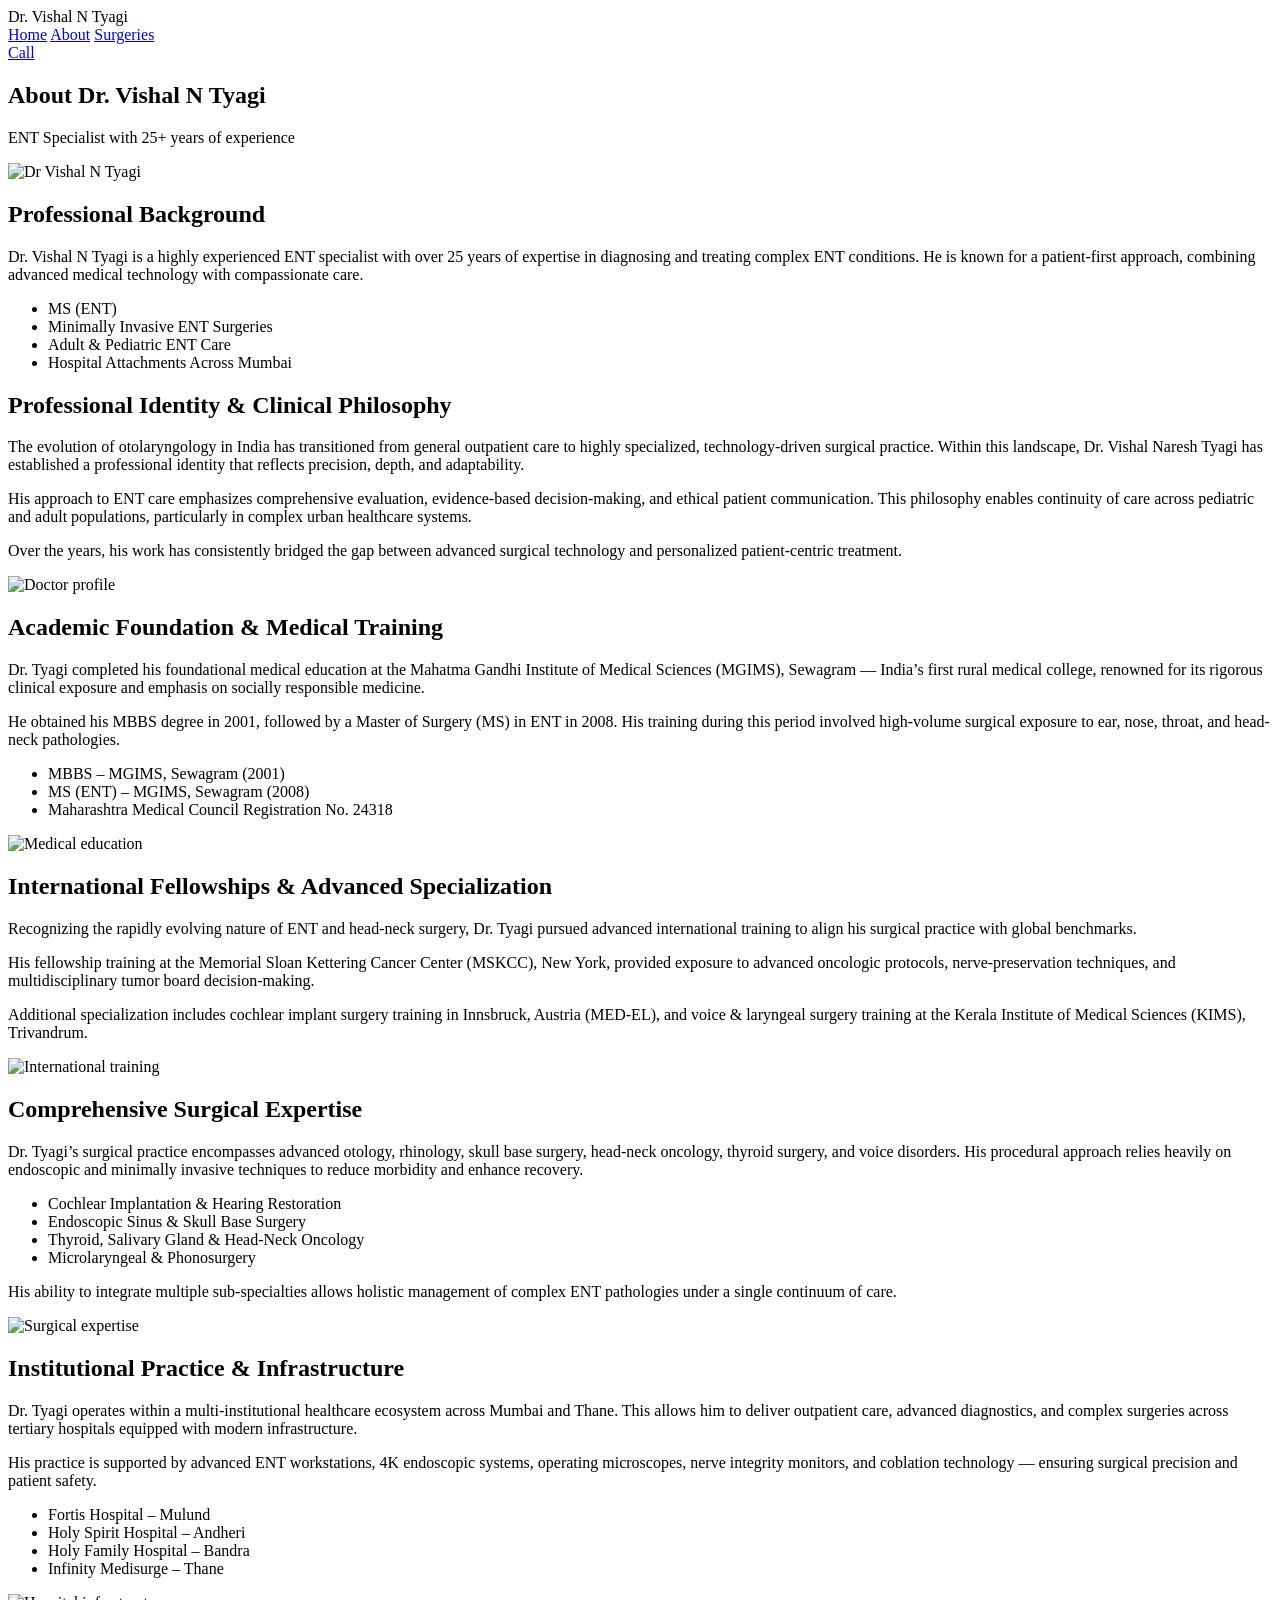
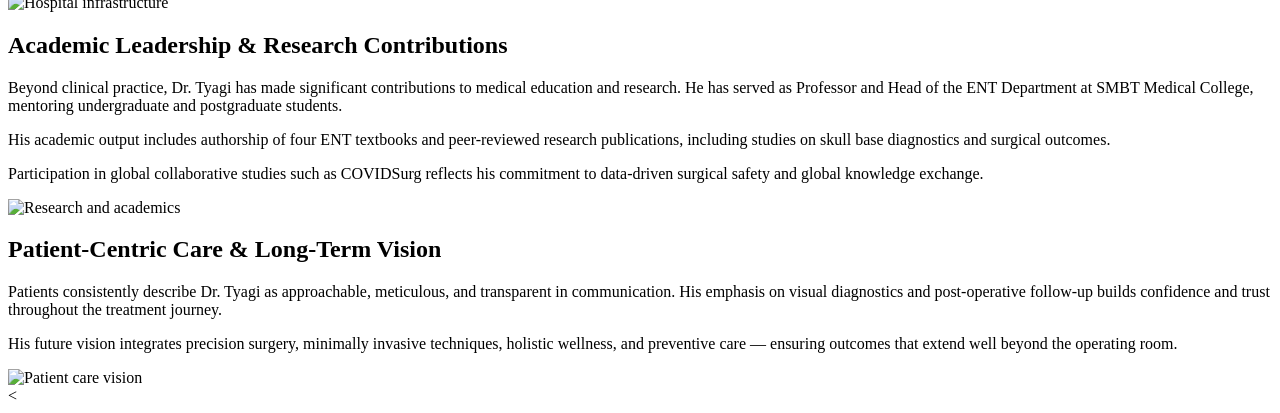
==== about.html @ 2950c226 "Add files via upload" ====
<!DOCTYPE html>
<html lang="en">
<head>
  <meta charset="UTF-8">
  <title>About Dr. Vishal N Tyagi | ENT Specialist</title>
  <meta name="description" content="Dr. Vishal N Tyagi is a senior ENT specialist with 25+ years of experience in advanced ENT diagnosis and surgery in Mumbai.">
  <link rel="stylesheet" href="css/style.css">
</head>
<body>

<!-- NAVBAR -->
<header class="navbar">
  <div class="nav-left">
    Dr. Vishal N Tyagi
  </div>

  <nav class="nav-center">
    <a href="index.html">Home</a>
    <a href="about.html" class="active">About</a>
    <a href="surgeries.html">Surgeries</a>
  </nav>

  <div class="nav-right">
    <a href="tel:+919999999999" class="call-btn">Call</a>
  </div>
</header>

<section class="page-header">
  <h1>About Dr. Vishal N Tyagi</h1>
  <p>ENT Specialist with 25+ years of experience</p>
</section>

<section class="about-section">
  <div class="about-image">
    <img src="image/doctor/doctor2.jpg" alt="Dr Vishal N Tyagi">
  </div>

  <div class="about-content">
    <h2>Professional Background</h2>
    <p>
      Dr. Vishal N Tyagi is a highly experienced ENT specialist with over
      25 years of expertise in diagnosing and treating complex ENT conditions.
      He is known for a patient-first approach, combining advanced medical
      technology with compassionate care.
    </p>

    <ul>
      <li>MS (ENT)</li>
      <li>Minimally Invasive ENT Surgeries</li>
      <li>Adult & Pediatric ENT Care</li>
      <li>Hospital Attachments Across Mumbai</li>
    </ul>
  </div>
</section>
<section class="zigzag-section">
  <div class="zigzag-text">
    <h2>Professional Identity & Clinical Philosophy</h2>
    <p>
      The evolution of otolaryngology in India has transitioned from general
      outpatient care to highly specialized, technology-driven surgical
      practice. Within this landscape, Dr. Vishal Naresh Tyagi has established
      a professional identity that reflects precision, depth, and adaptability.
    </p>
    <p>
      His approach to ENT care emphasizes comprehensive evaluation,
      evidence-based decision-making, and ethical patient communication.
      This philosophy enables continuity of care across pediatric and adult
      populations, particularly in complex urban healthcare systems.
    </p>
    <p>
      Over the years, his work has consistently bridged the gap between
      advanced surgical technology and personalized patient-centric treatment.
    </p>
  </div>

  <div class="zigzag-image">
    <img src="image/doctor/doctor3.jpg" alt="Doctor profile">
  </div>
</section>

<!-- ZIGZAG 2 -->
<section class="zigzag-section reverse">
  <div class="zigzag-text">
    <h2>Academic Foundation & Medical Training</h2>
    <p>
      Dr. Tyagi completed his foundational medical education at the Mahatma
      Gandhi Institute of Medical Sciences (MGIMS), Sewagram — India’s first
      rural medical college, renowned for its rigorous clinical exposure and
      emphasis on socially responsible medicine.
    </p>
    <p>
      He obtained his MBBS degree in 2001, followed by a Master of Surgery
      (MS) in ENT in 2008. His training during this period involved high-volume
      surgical exposure to ear, nose, throat, and head-neck pathologies.
    </p>
    <ul>
      <li>MBBS – MGIMS, Sewagram (2001)</li>
      <li>MS (ENT) – MGIMS, Sewagram (2008)</li>
      <li>Maharashtra Medical Council Registration No. 24318</li>
    </ul>
  </div>

  <div class="zigzag-image">
    <img src="image/doctor/doctor4.jpg" alt="Medical education">
  </div>
</section>

<!-- ZIGZAG 3 -->
<section class="zigzag-section">
  <div class="zigzag-text">
    <h2>International Fellowships & Advanced Specialization</h2>
    <p>
      Recognizing the rapidly evolving nature of ENT and head-neck surgery,
      Dr. Tyagi pursued advanced international training to align his surgical
      practice with global benchmarks.
    </p>
    <p>
      His fellowship training at the Memorial Sloan Kettering Cancer Center
      (MSKCC), New York, provided exposure to advanced oncologic protocols,
      nerve-preservation techniques, and multidisciplinary tumor board
      decision-making.
    </p>
    <p>
      Additional specialization includes cochlear implant surgery training
      in Innsbruck, Austria (MED-EL), and voice & laryngeal surgery training
      at the Kerala Institute of Medical Sciences (KIMS), Trivandrum.
    </p>
  </div>

  <div class="zigzag-image">
    <img src="image/doctor/doctor8.png" alt="International training">
  </div>
</section>

<!-- ZIGZAG 4 -->
<section class="zigzag-section reverse">
  <div class="zigzag-text">
    <h2>Comprehensive Surgical Expertise</h2>
    <p>
      Dr. Tyagi’s surgical practice encompasses advanced otology, rhinology,
      skull base surgery, head-neck oncology, thyroid surgery, and voice
      disorders. His procedural approach relies heavily on endoscopic and
      minimally invasive techniques to reduce morbidity and enhance recovery.
    </p>
    <ul>
      <li>Cochlear Implantation & Hearing Restoration</li>
      <li>Endoscopic Sinus & Skull Base Surgery</li>
      <li>Thyroid, Salivary Gland & Head-Neck Oncology</li>
      <li>Microlaryngeal & Phonosurgery</li>
    </ul>
    <p>
      His ability to integrate multiple sub-specialties allows holistic
      management of complex ENT pathologies under a single continuum of care.
    </p>
  </div>

  <div class="zigzag-image">
    <img src="image/doctor/doctor5.jpg" alt="Surgical expertise">
  </div>
</section>

<!-- ZIGZAG 5 -->
<section class="zigzag-section">
  <div class="zigzag-text">
    <h2>Institutional Practice & Infrastructure</h2>
    <p>
      Dr. Tyagi operates within a multi-institutional healthcare ecosystem
      across Mumbai and Thane. This allows him to deliver outpatient care,
      advanced diagnostics, and complex surgeries across tertiary hospitals
      equipped with modern infrastructure.
    </p>
    <p>
      His practice is supported by advanced ENT workstations, 4K endoscopic
      systems, operating microscopes, nerve integrity monitors, and coblation
      technology — ensuring surgical precision and patient safety.
    </p>
    <ul>
      <li>Fortis Hospital – Mulund</li>
      <li>Holy Spirit Hospital – Andheri</li>
      <li>Holy Family Hospital – Bandra</li>
      <li>Infinity Medisurge – Thane</li>
    </ul>
  </div>

  <div class="zigzag-image">
    <img src="image/doctor/doctor6.png" alt="Hospital infrastructure">
  </div>
</section>

<!-- ZIGZAG 6 -->
<section class="zigzag-section reverse">
  <div class="zigzag-text">
    <h2>Academic Leadership & Research Contributions</h2>
    <p>
      Beyond clinical practice, Dr. Tyagi has made significant contributions
      to medical education and research. He has served as Professor and Head
      of the ENT Department at SMBT Medical College, mentoring undergraduate
      and postgraduate students.
    </p>
    <p>
      His academic output includes authorship of four ENT textbooks and
      peer-reviewed research publications, including studies on skull base
      diagnostics and surgical outcomes.
    </p>
    <p>
      Participation in global collaborative studies such as COVIDSurg
      reflects his commitment to data-driven surgical safety and global
      knowledge exchange.
    </p>
  </div>

  <div class="zigzag-image">
    <img src="image/doctor/doctor7.png" alt="Research and academics">
  </div>
</section>

<!-- ZIGZAG 7 -->
<section class="zigzag-section">
  <div class="zigzag-text">
    <h2>Patient-Centric Care & Long-Term Vision</h2>
    <p>
      Patients consistently describe Dr. Tyagi as approachable, meticulous,
      and transparent in communication. His emphasis on visual diagnostics
      and post-operative follow-up builds confidence and trust throughout
      the treatment journey.
    </p>
    <p>
      His future vision integrates precision surgery, minimally invasive
      techniques, holistic wellness, and preventive care — ensuring outcomes
      that extend well beyond the operating room.
    </p>
  </div>

  <div class="zigzag-image">
    <img src="image/doctor/doctor9.png" alt="Patient care vision">
  </div>
</section>
<script src="js/script.js"></script>
</body>
</html>

<
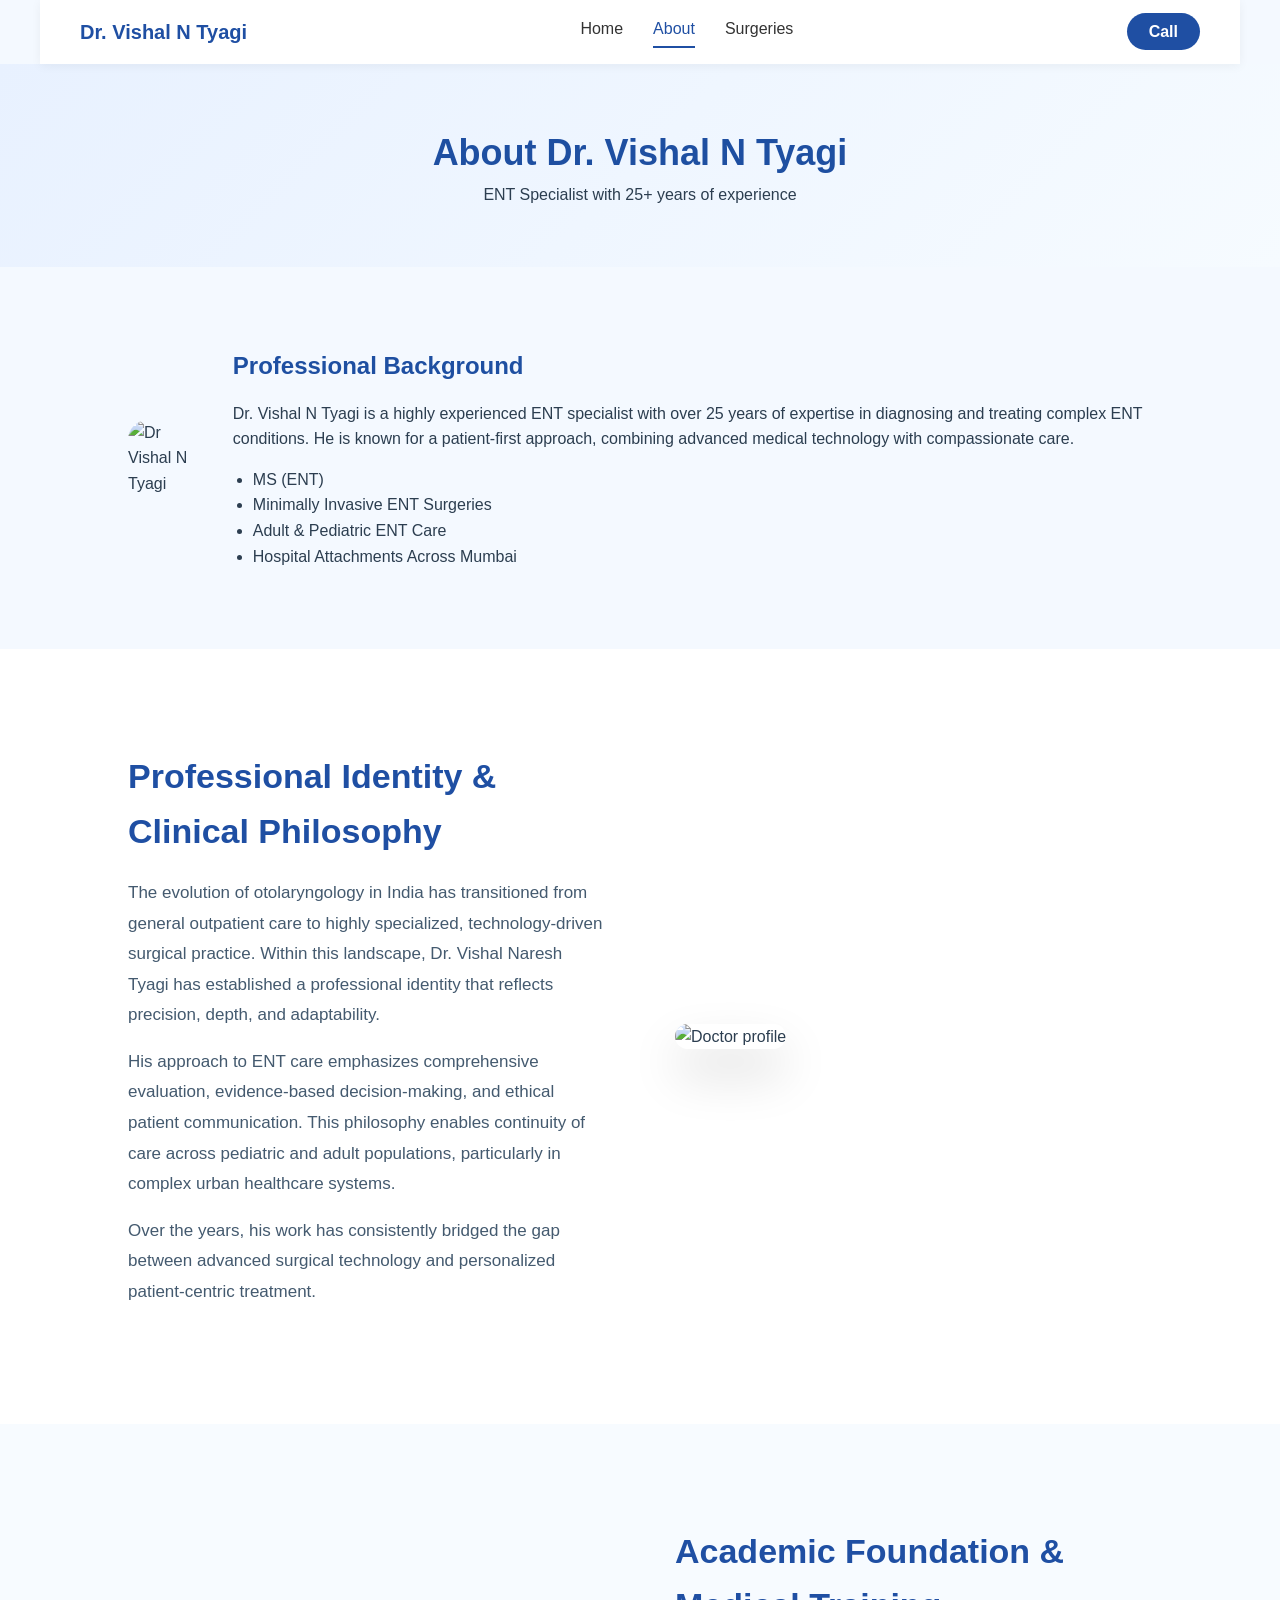
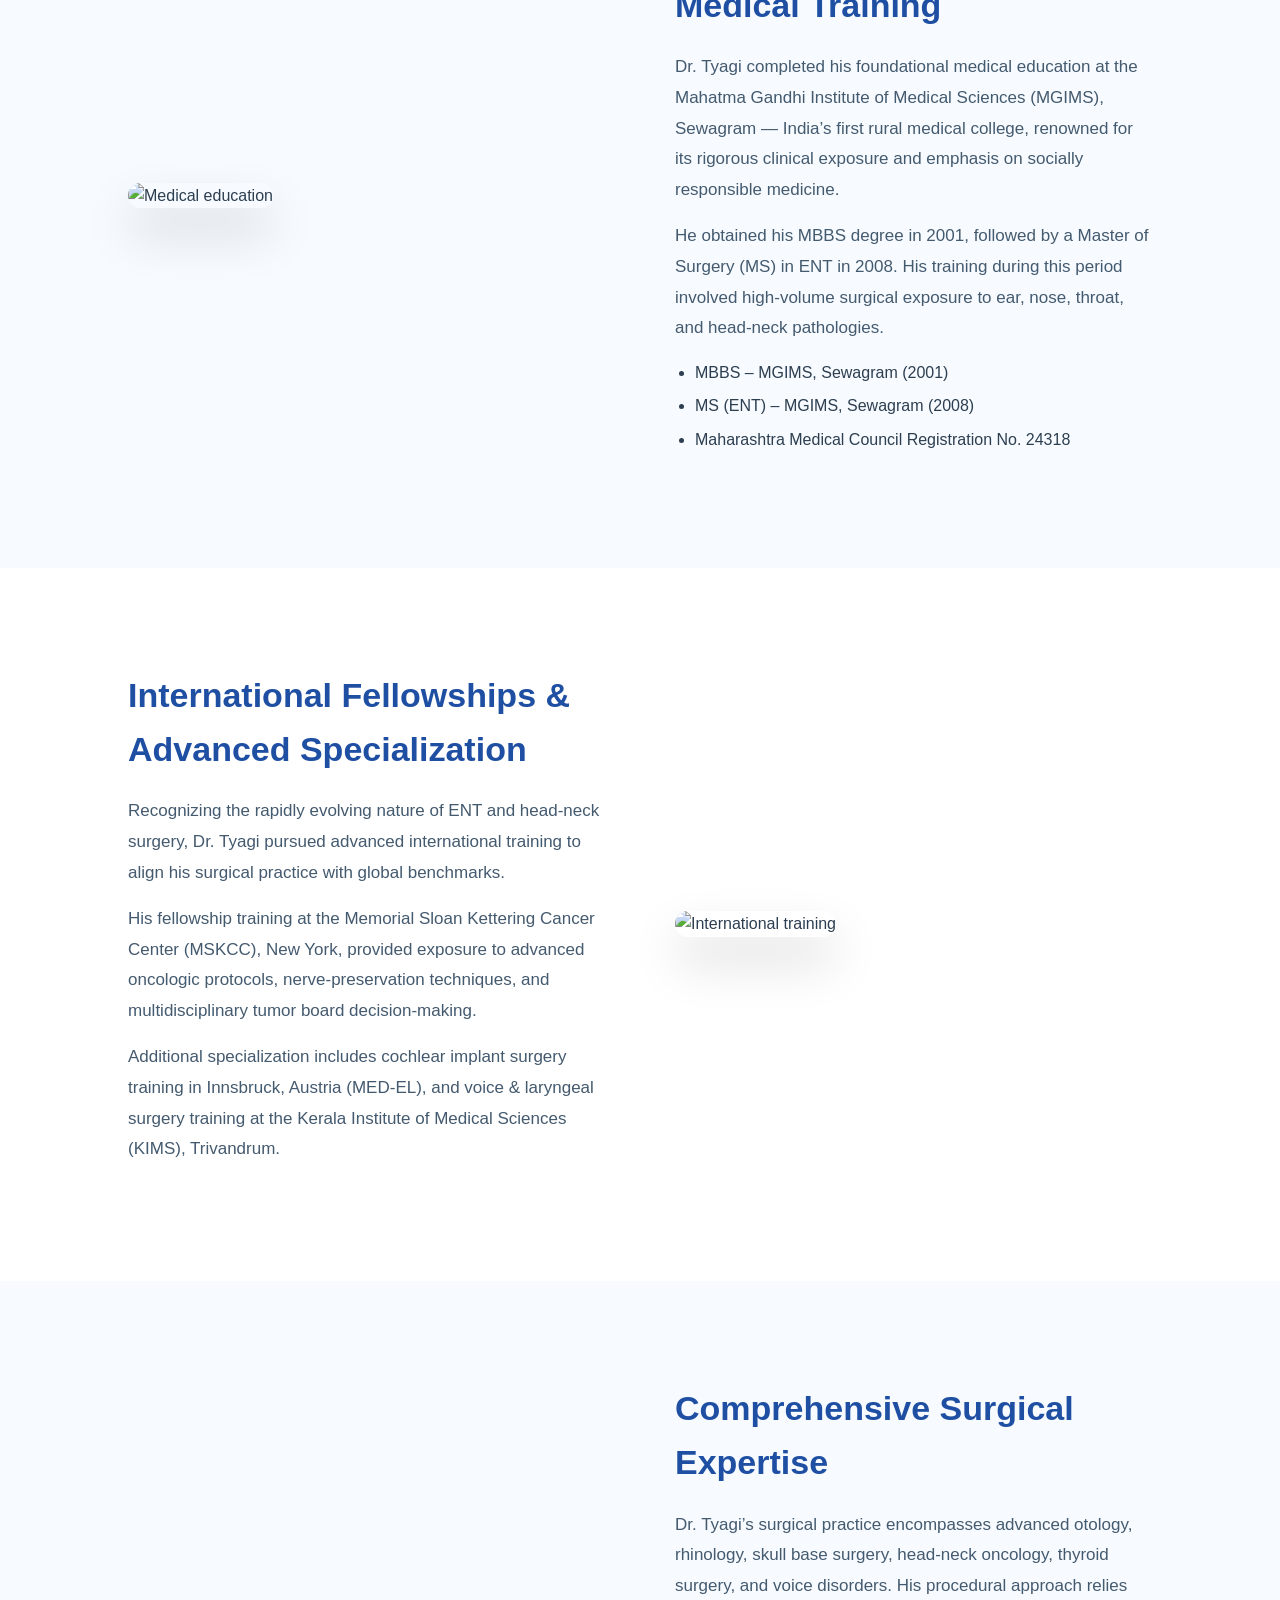
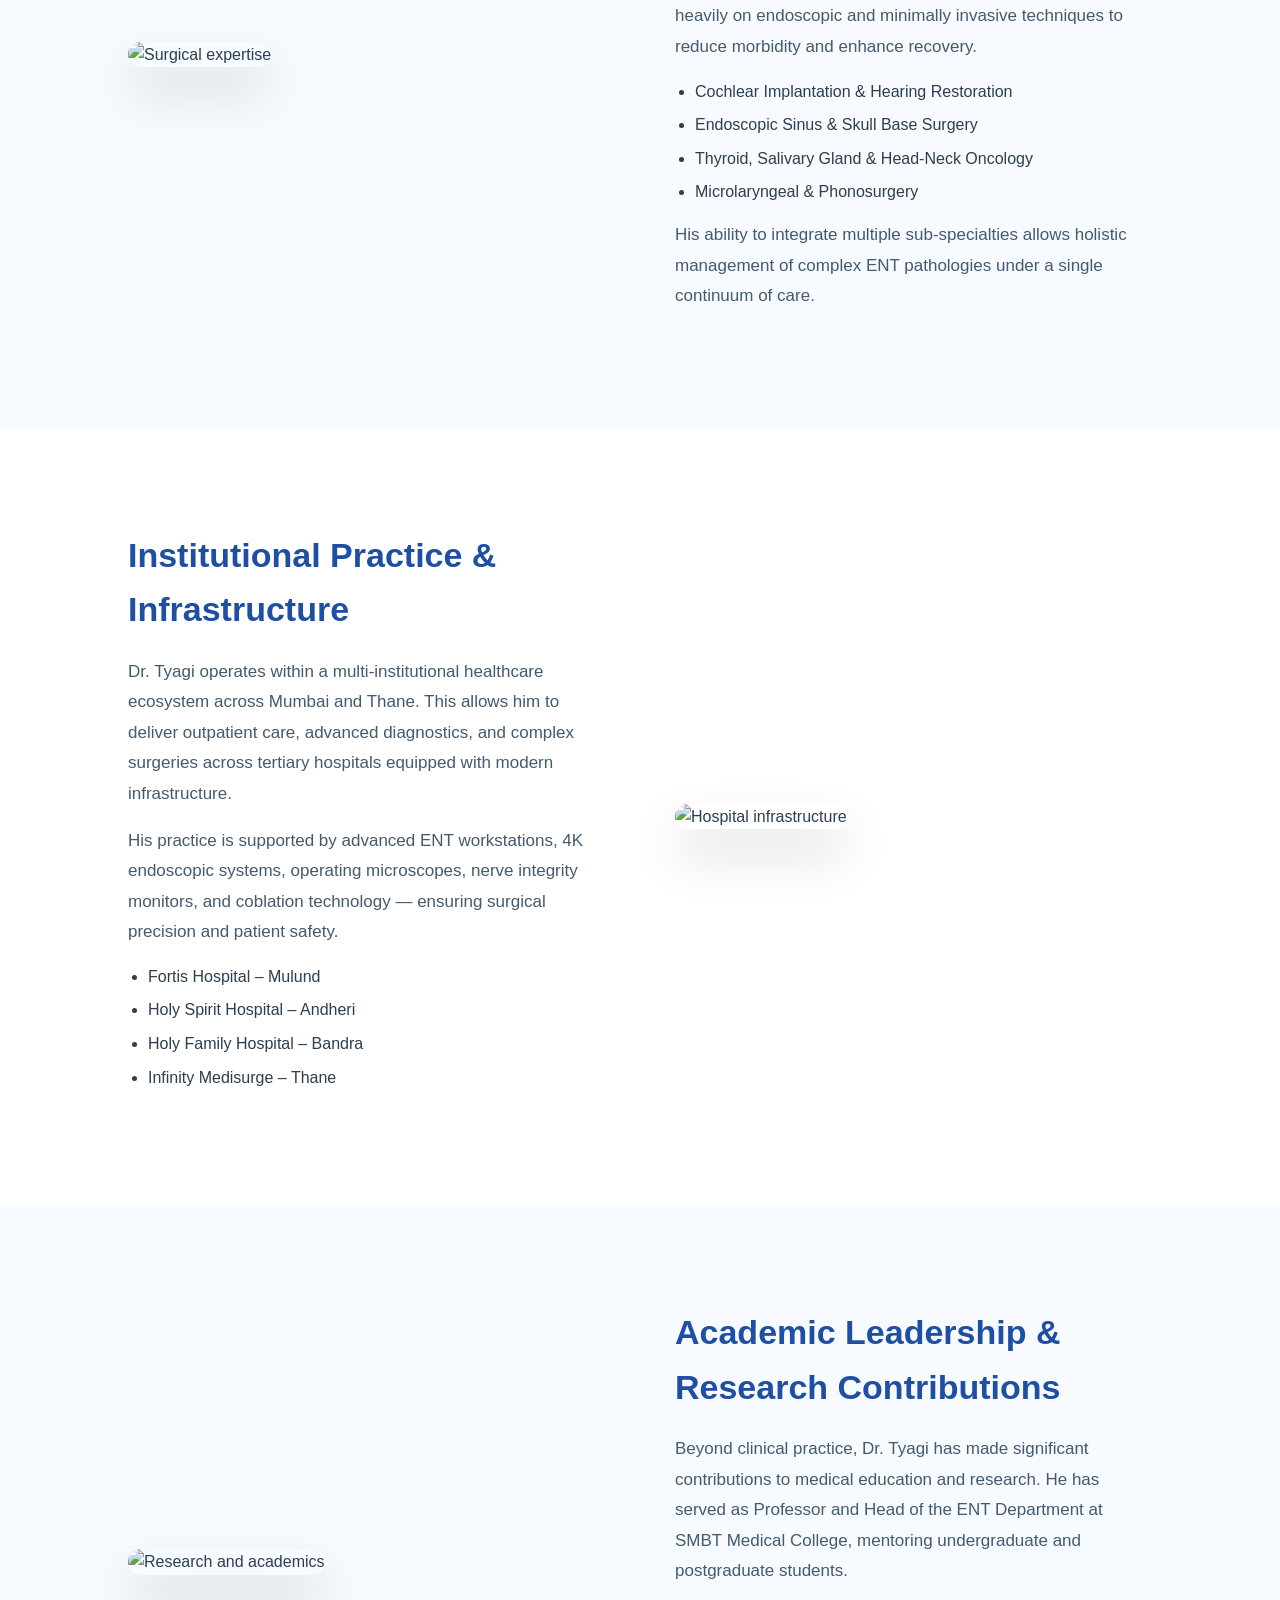
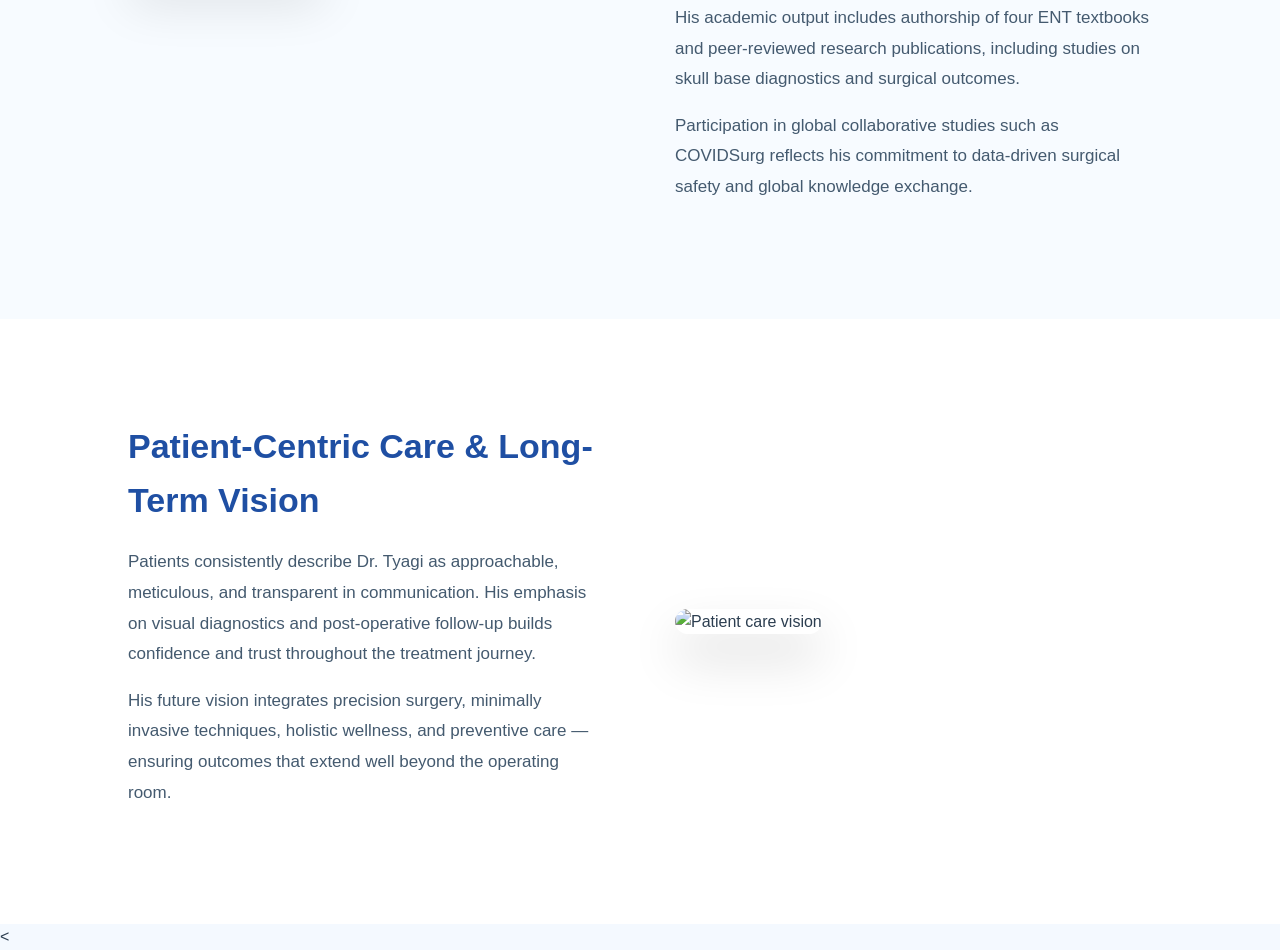
==== commit 7f528afb: "Fix HTML encoding issues in about.html" ====
--- a/about.html
+++ b/about.html
@@ -4,7 +4,7 @@
   <meta charset="UTF-8">
   <title>About Dr. Vishal N Tyagi | ENT Specialist</title>
   <meta name="description" content="Dr. Vishal N Tyagi is a senior ENT specialist with 25+ years of experience in advanced ENT diagnosis and surgery in Mumbai.">
-  <link rel="stylesheet" href="css/style.css">
+  <link rel="stylesheet" href="style.css">
 </head>
 <body>
 
@@ -235,8 +235,8 @@
     <img src="image/doctor/doctor9.png" alt="Patient care vision">
   </div>
 </section>
-<script src="js/script.js"></script>
+<script src="script.js"></script>
 </body>
 </html>
 
-<+<
--- a/style.css
+++ b/style.css
@@ -0,0 +1,1167 @@
+/* ===============================
+   ROOT COLOR PALETTE (MEDICAL)
+================================ */
+:root {
+  --blue-primary: #2f6fb2;
+  --blue-soft: #eaf4fb;
+  --blue-light: #cfe9f7;
+  --green-action: #25d366;
+  --text-dark: #1f2f3a;
+  --text-muted: #5c6f82;
+  --card-bg: #ffffff;
+  --shadow-soft: 0 20px 40px rgba(0, 0, 0, 0.08);
+}
+
+/* ===============================
+   GLOBAL STYLES
+================================ */
+* {
+  margin: 0;
+  padding: 0;
+  box-sizing: border-box;
+  font-family: "Segoe UI", system-ui, -apple-system, BlinkMacSystemFont;
+}
+
+body {
+  background: #f7fbff;
+  color: var(--text-dark);
+  line-height: 1.6;
+}
+
+/* ===============================
+   HERO SECTION
+================================ */
+.hero {
+  position: relative;
+  min-height: 90vh;
+  display: flex;
+  align-items: center;
+  padding: 80px;
+  overflow: hidden;
+}
+
+/* LEFT-SIDE GRADIENT ONLY */
+.hero::before {
+  content: "";
+  position: absolute;
+  inset: 0;
+  background: linear-gradient(
+    to right,
+    rgba(234, 244, 251, 0.98) 0%,
+    rgba(234, 244, 251, 0.9) 45%,
+    rgba(234, 244, 251, 0.4) 65%,
+    rgba(234, 244, 251, 0) 80%
+  );
+  z-index: 1;
+}
+
+/* DOCTOR IMAGE – SHARP & CLEAR */
+.hero::after {
+  content: "";
+  position: absolute;
+  inset: 0;
+  background: url("../image/home-bg.png") no-repeat right center;
+  background-size: auto 90%;
+  z-index: 0;
+}
+
+/* HERO CONTENT */
+.hero-content {
+  position: relative;
+  z-index: 2;
+  max-width: 650px;
+}
+
+.hero-content h1 {
+  font-size: 3rem;
+  color: var(--blue-primary);
+  margin-bottom: 10px;
+}
+
+.hero-content h3 {
+  font-size: 1.2rem;
+  font-weight: 600;
+  color: #5b8fd1;
+  margin-bottom: 20px;
+}
+
+.hero-content p {
+  font-size: 1.1rem;
+  color: var(--text-muted);
+  margin-bottom: 30px;
+}
+
+/* HERO BUTTONS */
+.hero-buttons {
+  display: flex;
+  gap: 16px;
+}
+
+.btn {
+  padding: 14px 28px;
+  border-radius: 30px;
+  font-weight: 600;
+  text-decoration: none;
+  transition: all 0.3s ease;
+}
+
+.btn.call {
+  background: var(--blue-primary);
+  color: white;
+}
+
+.btn.call:hover {
+  background: #245a94;
+}
+
+.btn.whatsapp {
+  background: var(--green-action);
+  color: white;
+}
+
+.btn.whatsapp:hover {
+  background: #1ebc5c;
+}
+
+/* ===============================
+   ENT ROOM SECTION
+================================ */
+.ent-room {
+  background: #f5f9fc;
+  padding: 80px;
+}
+
+.ent-room-wrapper {
+  display: flex;
+  align-items: center;
+  gap: 60px;
+  max-width: 1200px;
+  margin: auto;
+}
+
+.ent-room img {
+  width: 420px;
+  height: 420px;
+  object-fit: cover;
+  border-radius: 20px;
+  box-shadow: var(--shadow-soft);
+}
+
+.ent-room-content h2 {
+  font-size: 2rem;
+  color: var(--blue-primary);
+  margin-bottom: 16px;
+}
+
+.ent-room-content p {
+  font-size: 1.05rem;
+  color: var(--text-muted);
+}
+
+/* ===============================
+   HOSPITAL AVAILABILITY
+================================ */
+.hospital-availability {
+  padding: 80px;
+  background: #ffffff;
+}
+
+.hospital-availability h2 {
+  font-size: 2rem;
+  margin-bottom: 40px;
+  color: var(--blue-primary);
+}
+
+/* HOSPITAL LIST */
+.hospital-list {
+  display: flex;
+  flex-direction: column;
+  gap: 30px;
+}
+
+/* HOSPITAL ITEM */
+.hospital-item {
+  display: flex;
+  align-items: center;
+  gap: 30px;
+  background: var(--card-bg);
+  padding: 24px;
+  border-radius: 20px;
+  box-shadow: var(--shadow-soft);
+}
+
+.hospital-item img {
+  width: 220px;
+  height: 150px;
+  object-fit: cover;
+  border-radius: 14px;
+}
+
+.hospital-info h3 {
+  font-size: 1.4rem;
+  margin-bottom: 8px;
+}
+
+.hospital-info p {
+  color: var(--text-muted);
+  margin-bottom: 10px;
+}
+
+.hospital-info a {
+  color: var(--blue-primary);
+  font-weight: 600;
+  text-decoration: none;
+}
+
+.hospital-info a:hover {
+  text-decoration: underline;
+}
+
+/* ===============================
+   RESPONSIVE
+================================ */
+@media (max-width: 1024px) {
+  .hero {
+    padding: 60px;
+  }
+
+  .hero::after {
+    background-size: auto 80%;
+  }
+
+  .ent-room-wrapper {
+    flex-direction: column;
+    text-align: center;
+  }
+}
+
+@media (max-width: 768px) 
+{
+  .hero {
+    min-height: auto;
+    padding: 60px 30px;
+  }
+
+  .hero::after {
+    opacity: 0.25;
+    background-position: center;
+  }
+
+  .hero-content h1 {
+    font-size: 2.2rem;
+  }
+
+  .hospital-item {
+    flex-direction: column;
+    text-align: center;
+  }
+
+  .hospital-item img {
+    width: 100%;
+    height: 200px;
+  }
+}
+font-weight: 600;
+/* ===============================
+   ENT ROOM SECTION
+================================ */
+.ent-room-section {
+  padding: 80px 8%;
+  background: #f8fbff;
+}
+
+.ent-room-wrapper {
+  display: flex;
+  align-items: center;
+  gap: 60px;
+  max-width: 1200px;
+  margin: auto;
+}
+
+/* Image Card */
+.ent-room-card {
+  background: #ffffff;
+  border-radius: 20px;
+  box-shadow: 0 20px 45px rgba(0, 0, 0, 0.12);
+  overflow: hidden;
+  width: 420px;
+  flex-shrink: 0;
+}
+
+.ent-room-card img {
+  width: 100%;
+  height: auto;
+  display: block;
+}
+
+/* Text */
+.ent-room-text h2 {
+  font-size: 32px;
+  color: #123a5f;
+  margin-bottom: 20px;
+}
+
+.ent-room-text p {
+  font-size: 16.5px;
+  line-height: 1.7;
+  color: #445a6f;
+  margin-bottom: 14px;
+}
+
+/* Mobile */
+@media (max-width: 900px) {
+  .ent-room-wrapper {
+    flex-direction: column;
+  }
+
+  .ent-room-card {
+    width: 100%;
+    max-width: 480px;
+  }
+}
+
+
+
+.btn-call {
+  padding: 12px 26px;
+  background: #2f6db5;
+  color: #fff;
+  text-decoration: none;
+  border-radius: 30px;
+  font-weight: 600;
+  transition: background 0.3s ease;
+}
+
+.btn-call:hover {
+  background: #245a96;
+}
+
+.btn-whatsapp {
+  padding: 12px 28px;
+  background: #25d366;
+  color: #fff;
+  text-decoration: none;
+  border-radius: 30px;
+  font-weight: 600;
+  transition: background 0.3s ease;
+}
+
+.btn-whatsapp:hover {
+  background: #1ebe5d;
+}
+
+/* Responsive */
+@media (max-width: 900px) {
+  .ent-room-container {
+    flex-direction: column;
+    text-align: center;
+  }
+
+  .ent-room-image img {
+    max-width: 100%;
+  }
+
+  .ent-room-buttons {
+    justify-content: center;
+  }
+}
+.navbar {
+  position: sticky;
+  top: 0;
+  z-index: 1000;
+  background: #ffffff;
+  box-shadow: 0 2px 10px rgba(0,0,0,0.05);
+}
+
+.nav-container {
+  max-width: 1200px;
+  margin: auto;
+  padding: 14px 20px;
+  display: flex;
+  align-items: center;
+  justify-content: space-between;
+}
+
+.logo {
+  font-size: 20px;
+  font-weight: 700;
+  color: #1e4fa1;
+}
+
+.nav-links a {
+  margin: 0 14px;
+  text-decoration: none;
+  color: #333;
+  font-weight: 500;
+}
+
+.nav-links a.active,
+.nav-links a:hover {
+  color: #1e4fa1;
+}
+
+.nav-cta {
+  background: #1e4fa1;
+  color: #fff;
+  padding: 10px 18px;
+  border-radius: 30px;
+  text-decoration: none;
+  font-weight: 600;
+}
+.page-header {
+  background: linear-gradient(135deg, #e8f1ff, #f6fbff);
+  padding: 60px 20px;
+  text-align: center;
+}
+
+.page-header h1 {
+  color: #1e4fa1;
+  font-size: 36px;
+}
+
+.about-section {
+  display: flex;
+  align-items: center;
+  gap: 32px;          /* ⬅ reduce from 60px or more */
+  padding: 80px 10%;
+}
+.about-image img {
+  width: 360px;
+  max-width: 100%;
+  border-radius: 20px;
+}
+
+
+
+.about-grid {
+  max-width: 1200px;
+  margin: auto;
+  display: grid;
+  grid-template-columns: 1fr 1.2fr;
+  gap: 40px;
+  align-items: center;
+}
+
+
+
+.about-content h2 {
+  color: #1e4fa1;
+  margin-bottom: 15px;
+}
+
+.about-content ul {
+  margin-top: 15px;
+  padding-left: 20px;
+}
+
+
+
+
+* {
+  margin: 0;
+  padding: 0;
+  box-sizing: border-box;
+  font-family: "Segoe UI", sans-serif;
+}
+
+body {
+  background: #f4f9ff;
+  color: #2c3e50;
+}
+
+/* ===== NAVBAR ===== */
+header {
+  background: #ffffff;
+  box-shadow: 0 2px 10px rgba(0,0,0,0.06);
+  position: sticky;
+  top: 0;
+  z-index: 100;
+}
+
+.navbar {
+  max-width: 1200px;
+  margin: auto;
+  padding: 15px 20px;
+  display: flex;
+  justify-content: space-between;
+  align-items: center;
+}
+
+.navbar h2 {
+  color: #1e4fa1;
+}
+
+.nav-links a {
+  margin: 0 15px;
+  text-decoration: none;
+  color: #1e4fa1;
+  font-weight: 600;
+}
+
+.nav-links a.active {
+  border-bottom: 3px solid #1e4fa1;
+}
+
+.call-btn {
+  background: #1e4fa1;
+  color: white;
+  padding: 10px 20px;
+  border-radius: 30px;
+  text-decoration: none;
+  font-weight: 600;
+}
+
+/* ===== HERO ===== */
+.hero {
+  display: flex;
+  align-items: center;
+  justify-content: space-between;
+  padding: 80px 10%;
+  background: linear-gradient(to right, #eef6ff, #ffffff);
+}
+
+.hero-text {
+  max-width: 600px;
+}
+
+.hero-text h1 {
+  font-size: 48px;
+  color: #1e4fa1;
+}
+
+.hero-text h3 {
+  margin: 15px 0;
+  color: #5d8bd8;
+}
+
+.hero-text p {
+  margin: 20px 0;
+  line-height: 1.7;
+}
+
+.hero-buttons a {
+  display: inline-block;
+  margin-right: 15px;
+  padding: 14px 30px;
+  border-radius: 30px;
+  text-decoration: none;
+  font-weight: 600;
+}
+
+.btn-call {
+  background: #1e4fa1;
+  color: white;
+}
+
+.btn-whatsapp {
+  background: #25d366;
+  color: white;
+}
+
+.hero-image img {
+  max-width: 420px;
+}
+
+/* ===== SECTIONS ===== */
+.section {
+  max-width: 1200px;
+  margin: auto;
+  padding: 80px 20px;
+}
+
+.section h2 {
+  font-size: 36px;
+  margin-bottom: 25px;
+  color: #1e4fa1;
+}
+
+.section h3 {
+  margin-top: 25px;
+  color: #355fa8;
+}
+
+.section p {
+  max-width: 900px;
+  line-height: 1.8;
+  margin-top: 10px;
+}
+.navbar {
+  display: flex;
+  align-items: center;
+  justify-content: space-between;
+  padding: 16px 40px;
+  background: #ffffff;
+  box-shadow: 0 2px 10px rgba(0,0,0,0.05);
+  position: sticky;
+  top: 0;
+  z-index: 100;
+}
+
+/* Left */
+.nav-left {
+  font-size: 20px;
+  font-weight: 700;
+  color: #1f4fa3;
+}
+
+/* Center */
+.nav-center {
+  display: flex;
+  gap: 30px;
+}
+
+.nav-center a {
+  text-decoration: none;
+  font-size: 16px;
+  color: #333;
+  font-weight: 500;
+}
+
+.nav-center a:hover,
+.nav-center a.active {
+  color: #1f4fa3;
+  border-bottom: 2px solid #1f4fa3;
+  padding-bottom: 4px;
+}
+
+/* Right */
+.call-btn {
+  background: #1f4fa3;
+  color: #fff;
+  padding: 10px 22px;
+  border-radius: 25px;
+  text-decoration: none;
+  font-weight: 600;
+}
+
+.call-btn:hover {
+  background: #163c7a;
+}
+.main-header {
+  background: #ffffff;
+  box-shadow: 0 2px 10px rgba(0,0,0,0.06);
+  position: sticky;
+  top: 0;
+  z-index: 1000;
+}
+
+.header-container {
+  max-width: 1200px;
+  margin: auto;
+  padding: 18px 30px;
+  display: flex;
+  align-items: center;
+  justify-content: space-between;
+}
+
+.logo a {
+  font-size: 22px;
+  font-weight: 700;
+  color: #1f4fa3;
+  text-decoration: none;
+}
+
+.nav-links {
+  display: flex;
+  gap: 30px;
+}
+
+.nav-links a {
+  text-decoration: none;
+  font-size: 16px;
+  color: #333;
+  padding-bottom: 4px;
+}
+
+.nav-links a.active {
+  color: #1f4fa3;
+  border-bottom: 2px solid #1f4fa3;
+  font-weight: 600;
+}
+
+.header-action .call-btn {
+  background: #1f4fa3;
+  color: #fff;
+  padding: 10px 20px;
+  border-radius: 25px;
+  text-decoration: none;
+  font-weight: 600;
+}
+.page-hero {
+  background: #eef5ff;
+  padding: 60px 20px;
+  text-align: center;
+}
+
+.page-hero h1 {
+  color: #1f4fa3;
+  font-size: 36px;
+}
+
+.surgery-section {
+  padding: 60px 40px;
+  max-width: 1200px;
+  margin: auto;
+}
+
+.light-bg {
+  background: #f7fbff;
+}
+
+.surgery-section h2 {
+  color: #1f4fa3;
+  margin-bottom: 30px;
+}
+
+.surgery-grid {
+  display: grid;
+  grid-template-columns: repeat(auto-fit, minmax(260px, 1fr));
+  gap: 25px;
+}
+
+.surgery-card {
+  background: #fff;
+  border-radius: 14px;
+  box-shadow: 0 10px 30px rgba(0,0,0,0.08);
+  padding: 20px;
+  text-align: center;
+}
+
+.surgery-card img {
+  width: 100%;
+  height: 180px;
+  object-fit: cover;
+  border-radius: 10px;
+  margin-bottom: 15px;
+}
+
+.care-section {
+  background: #eef5ff;
+  padding: 60px 40px;
+}
+
+.care-grid {
+  max-width: 900px;
+  margin: auto;
+  display: grid;
+  grid-template-columns: repeat(auto-fit, minmax(280px, 1fr));
+  gap: 30px;
+}
+
+.care-box {
+  background: #fff;
+  padding: 30px;
+  border-radius: 14px;
+  box-shadow: 0 8px 20px rgba(0,0,0,0.08);
+}
+
+.care-box h3 {
+  color: #1f4fa3;
+  margin-bottom: 15px;
+}
+.about-deep,
+.about-block {
+  max-width: 1200px;
+  margin: auto;
+  padding: 70px 10%;
+}
+
+.about-block h3 {
+  color: #1f4fa3;
+  margin-bottom: 20px;
+}
+
+.about-lead {
+  font-size: 18px;
+  color: #5c6f82;
+  margin-bottom: 20px;
+}
+
+.two-column {
+  display: grid;
+  grid-template-columns: repeat(auto-fit, minmax(280px, 1fr));
+  gap: 40px;
+}
+
+.expertise-grid {
+  display: grid;
+  grid-template-columns: repeat(auto-fit, minmax(260px, 1fr));
+  gap: 30px;
+}
+
+.expertise-card {
+  background: #fff;
+  padding: 25px;
+  border-radius: 16px;
+  box-shadow: 0 10px 25px rgba(0,0,0,0.08);
+}
+
+.light-bg {
+  background: #f7fbff;
+}
+/* ===== ABOUT PAGE HERO ===== */
+.about-page-hero {
+  padding: 100px 12%;
+  background: linear-gradient(135deg, #eaf4fb, #f7fbff);
+  text-align: center;
+}
+
+.about-page-hero h1 {
+  font-size: 48px;
+  color: #1f4fa3;
+  margin-bottom: 15px;
+}
+
+.about-page-hero p {
+  font-size: 20px;
+  color: #5c6f82;
+  max-width: 900px;
+  margin: auto;
+}
+
+/* ===== ZIGZAG LAYOUT ===== */
+.zigzag-section {
+  display: flex;
+  align-items: center;
+  gap: 70px;
+  padding: 100px 10%;
+  background: #ffffff;
+}
+
+.zigzag-section.reverse {
+  flex-direction: row-reverse;
+  background: #f7fbff;
+}
+
+.zigzag-text {
+  flex: 1;
+}
+
+.zigzag-text h2 {
+  font-size: 34px;
+  color: #1f4fa3;
+  margin-bottom: 20px;
+}
+
+.zigzag-text p {
+  font-size: 17px;
+  line-height: 1.8;
+  color: #445a6f;
+  margin-bottom: 16px;
+}
+
+.zigzag-text ul {
+  margin: 15px 0 15px 20px;
+}
+
+.zigzag-text li {
+  margin-bottom: 8px;
+  color: #2c3e50;
+}
+
+.zigzag-image {
+  flex: 1;
+}
+
+.zigzag-image img {
+  width: 100%;
+  max-width: 480px;
+  border-radius: 22px;
+  box-shadow: 0 25px 50px rgba(0,0,0,0.15);
+}
+
+/* ===== RESPONSIVE ===== */
+@media (max-width: 900px) {
+  .zigzag-section,
+  .zigzag-section.reverse {
+    flex-direction: column;
+    text-align: center;
+  }
+
+  .zigzag-text ul {
+    text-align: left;
+  }
+}
+/* ===== EXPANDABLE SURGERY CARDS ===== */
+
+.expandable {
+  position: relative;
+}
+
+.toggle-btn {
+  margin-top: 10px;
+  background: transparent;
+  border: none;
+  color: #1f4fa3;
+  font-weight: 600;
+  cursor: pointer;
+}
+
+.expand-content {
+  display: none;
+  margin-top: 20px;
+  text-align: left;
+  font-size: 15px;
+  line-height: 1.7;
+}
+
+.expand-content h4 {
+  color: #1f4fa3;
+  margin-top: 18px;
+}
+
+.expand-content ul {
+  padding-left: 18px;
+  margin-top: 8px;
+}
+
+.expand-content ul li {
+  margin-bottom: 6px;
+}
+
+.recovery {
+  margin-top: 12px;
+  font-weight: 600;
+  color: #2c3e50;
+}
+
+/* Active state */
+.expandable.active .expand-content {
+  display: block;
+}
+.surgery-details {
+  display: none;
+  margin-top: 15px;
+  text-align: left;
+}
+
+.surgery-card.active .surgery-details {
+  display: block;
+}
+
+.toggle-btn {
+  color: #1f4fa3;
+  font-weight: 600;
+  cursor: pointer;
+}
+.surgery-grid {
+  align-items: start;
+}
+/* ===============================
+   PRE & POST OP CARE – PREMIUM UI
+================================ */
+
+.care-master-section {
+  padding: 90px 8%;
+  background: linear-gradient(180deg, #f4f9ff, #ffffff);
+}
+
+/* HERO */
+.care-hero {
+  max-width: 900px;
+  margin-bottom: 60px;
+}
+
+.care-hero h2 {
+  font-size: 38px;
+  color: #1f4fa3;
+  margin-bottom: 14px;
+}
+
+.care-hero p {
+  font-size: 17px;
+  color: #556b85;
+  line-height: 1.8;
+}
+
+/* BLOCK */
+.care-block {
+  margin-bottom: 80px;
+}
+
+.care-block h3 {
+  font-size: 30px;
+  color: #123a5f;
+  margin-bottom: 35px;
+  position: relative;
+}
+
+.care-block h3::after {
+  content: "";
+  width: 80px;
+  height: 4px;
+  background: #1f4fa3;
+  display: block;
+  margin-top: 10px;
+  border-radius: 10px;
+}
+
+/* GRID */
+.care-grid {
+  display: grid;
+  grid-template-columns: repeat(auto-fit, minmax(260px, 1fr));
+  gap: 30px;
+}
+
+/* CARD */
+.care-card {
+  background: #ffffff;
+  border-radius: 18px;
+  padding: 28px 26px;
+  box-shadow: 0 18px 40px rgba(0,0,0,0.08);
+  transition: transform 0.3s ease, box-shadow 0.3s ease;
+}
+
+.care-card:hover {
+  transform: translateY(-6px);
+  box-shadow: 0 28px 55px rgba(0,0,0,0.12);
+}
+
+.care-card h4 {
+  font-size: 20px;
+  color: #1f4fa3;
+  margin-bottom: 14px;
+}
+
+.care-card ul {
+  padding-left: 18px;
+}
+
+.care-card li {
+  font-size: 15.5px;
+  color: #4b5f75;
+  margin-bottom: 8px;
+  line-height: 1.6;
+}
+
+/* HIGHLIGHT CARD */
+.care-card.highlight {
+  background: linear-gradient(135deg, #1f4fa3, #3f74d8);
+  color: #ffffff;
+}
+
+.care-card.highlight h4,
+.care-card.highlight li {
+  color: #ffffff;
+}
+
+/* LIGHT BG SECTION */
+.care-block.light-bg {
+  background: #f0f6ff;
+  padding: 60px;
+  border-radius: 30px;
+}
+
+/* ALERT */
+.care-alert {
+  background: #fff3f3;
+  border-left: 6px solid #d93025;
+  padding: 35px 40px;
+  border-radius: 20px;
+}
+
+.care-alert h3 {
+  color: #d93025;
+  margin-bottom: 15px;
+}
+
+.care-alert ul {
+  padding-left: 20px;
+}
+
+.care-alert li {
+  color: #5f2a2a;
+  font-size: 16px;
+  margin-bottom: 8px;
+}
+
+/* RESPONSIVE */
+@media (max-width: 768px) {
+  .care-hero h2 {
+    font-size: 30px;
+  }
+
+  .care-block h3 {
+    font-size: 24px;
+  }
+
+  .care-block.light-bg {
+    padding: 40px 20px;
+  }
+}
+/* FORCE HIGHLIGHT CARD TO WHITE */
+.care-card.highlight {
+  background: #ffffff !important;
+  color: #4b5f75 !important;
+}
+
+.care-card.highlight h4,
+.care-card.highlight li {
+  color: #1f4fa3 !important;
+}
+/* ===============================
+   SURGERY CARD – UNIFORM SIZE
+================================ */
+
+.surgery-grid {
+  display: grid;
+  grid-template-columns: repeat(auto-fit, minmax(260px, 1fr));
+  gap: 28px;
+  align-items: stretch; /* KEY */
+}
+
+.surgery-card {
+  background: #ffffff;
+  border-radius: 18px;
+  box-shadow: 0 12px 30px rgba(0, 0, 0, 0.08);
+  padding: 26px 22px;
+  display: flex;                /* KEY */
+  flex-direction: column;       /* KEY */
+  justify-content: space-between; /* KEY */
+  height: 100%;                 /* KEY */
+  transition: transform 0.25s ease, box-shadow 0.25s ease;
+}
+
+.surgery-card:hover {
+  transform: translateY(-6px);
+  box-shadow: 0 20px 40px rgba(0, 0, 0, 0.12);
+}
+
+/* Image/Icon at top */
+.surgery-card img {
+  width: 100%;
+  height: 160px;        /* FIXED HEIGHT */
+  object-fit: cover;
+  border-radius: 12px;
+  margin-bottom: 16px;
+}
+
+/* Headings */
+.surgery-card h3 {
+  font-size: 18px;
+  color: #1f4fa3;
+  margin-bottom: 10px;
+  min-height: 48px;     /* NORMALISE HEADING HEIGHT */
+}
+
+/* Description */
+.surgery-card p {
+  font-size: 15px;
+  color: #5a6b80;
+  line-height: 1.6;
+  margin-bottom: 16px;
+}
+
+/* View Details Button */
+.surgery-card .toggle-btn {
+  margin-top: auto;    /* PUSH TO BOTTOM */
+  text-align: center;
+  color: #1f4fa3;
+  font-weight: 600;
+  text-decoration: none;
+  cursor: pointer;
+}
+
+.surgery-card .toggle-btn:hover {
+  text-decoration: underline;
+}
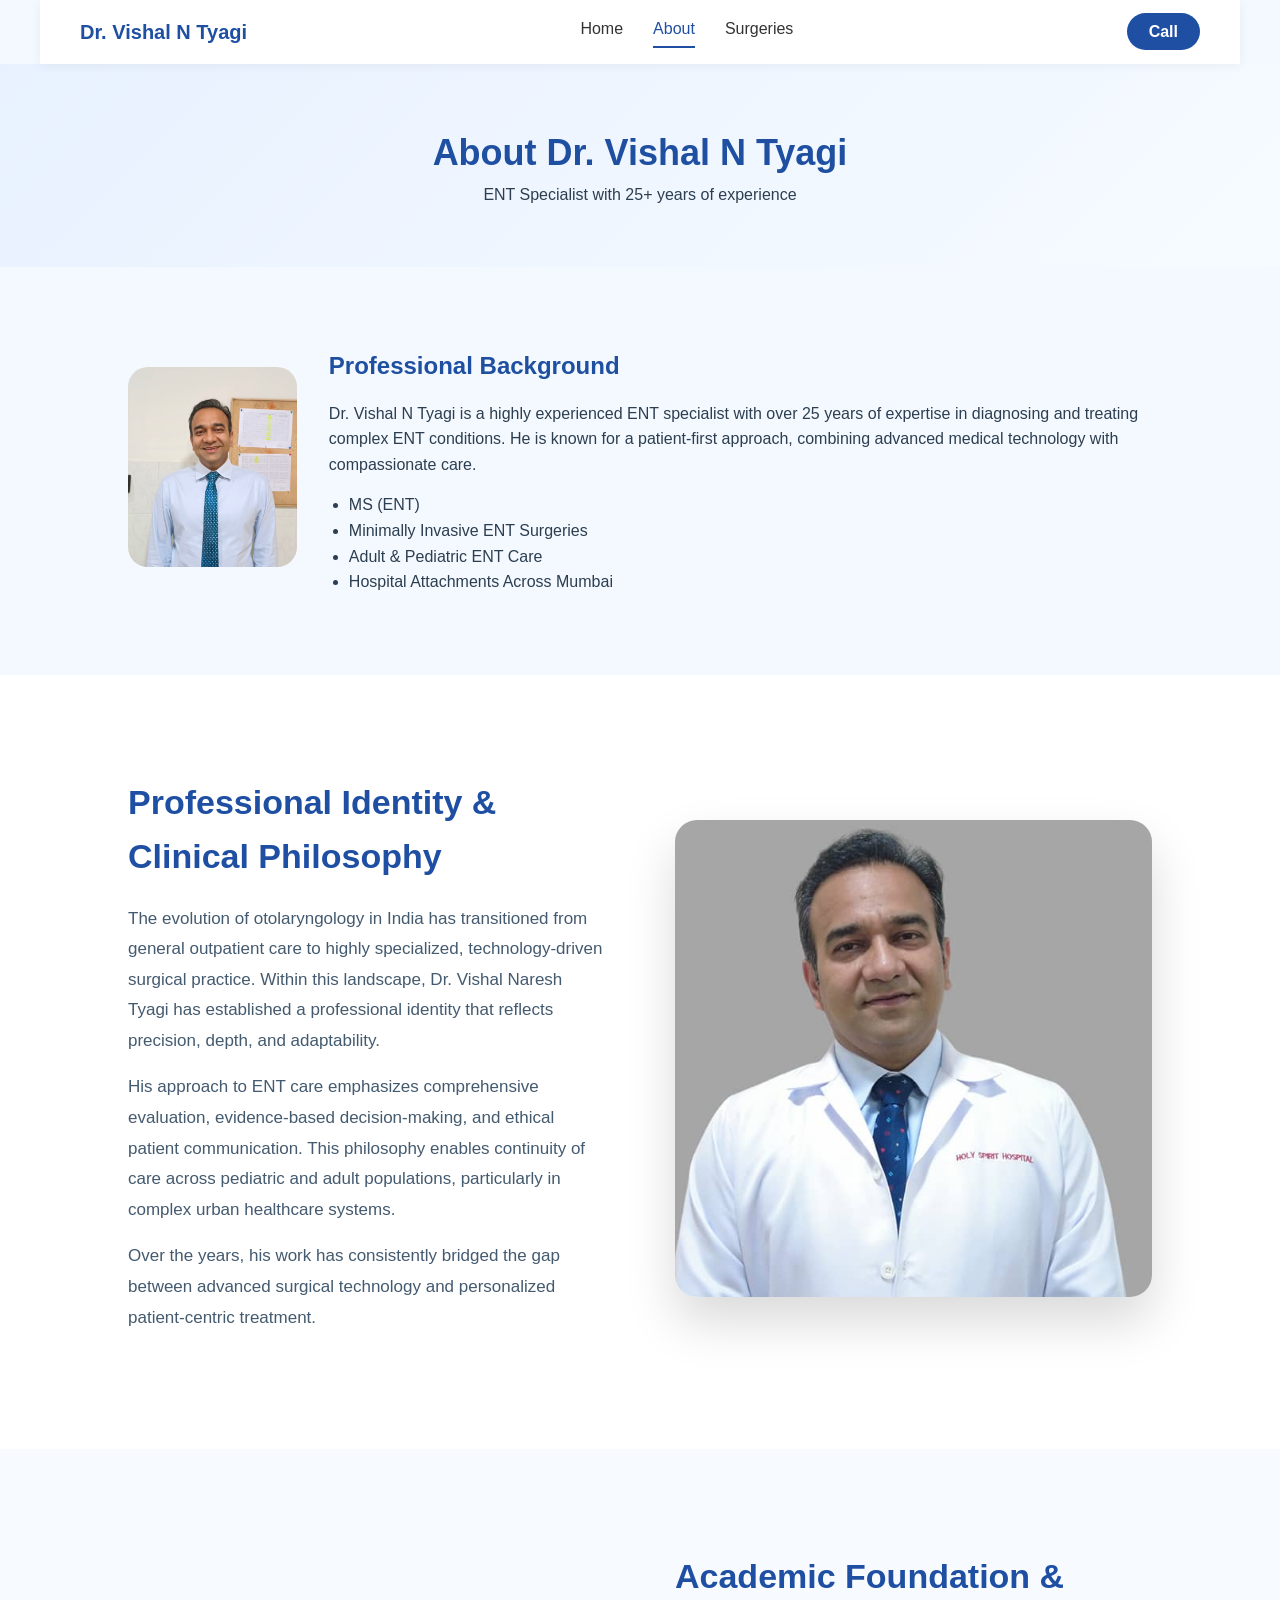
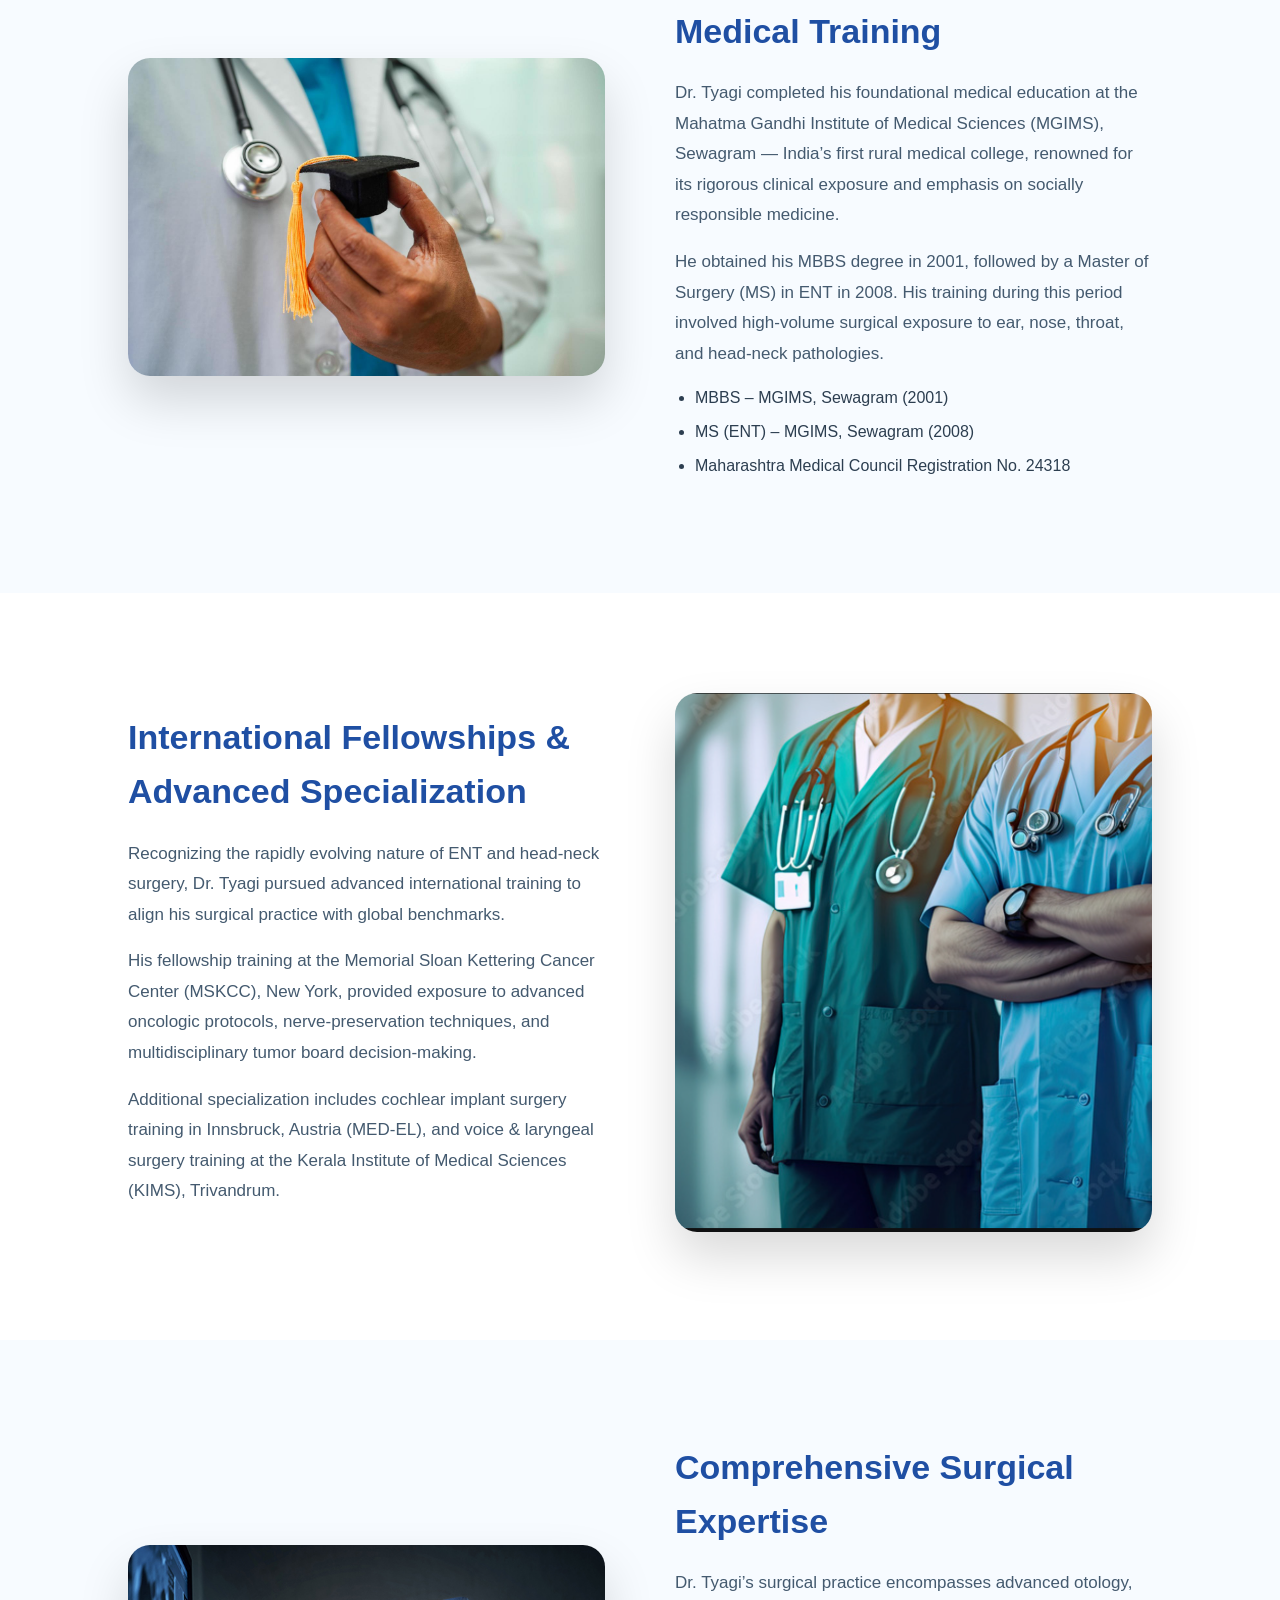
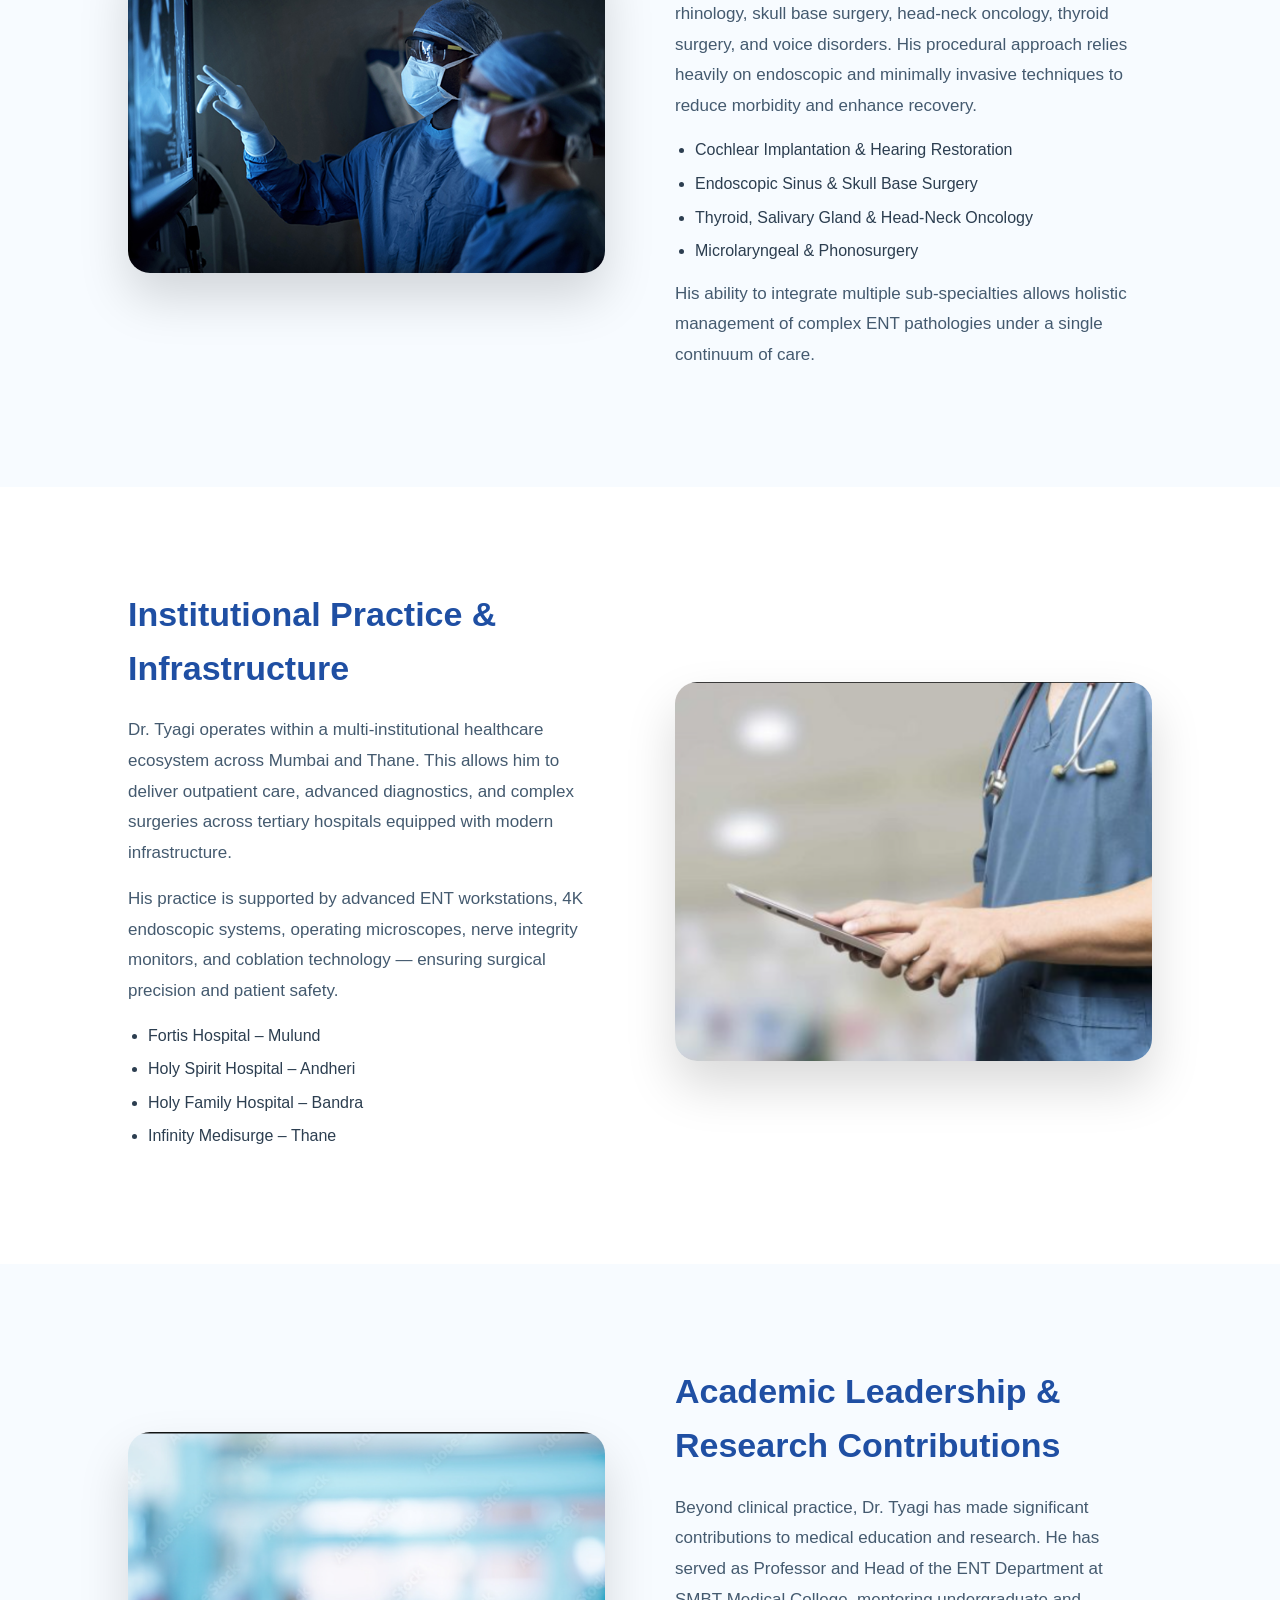
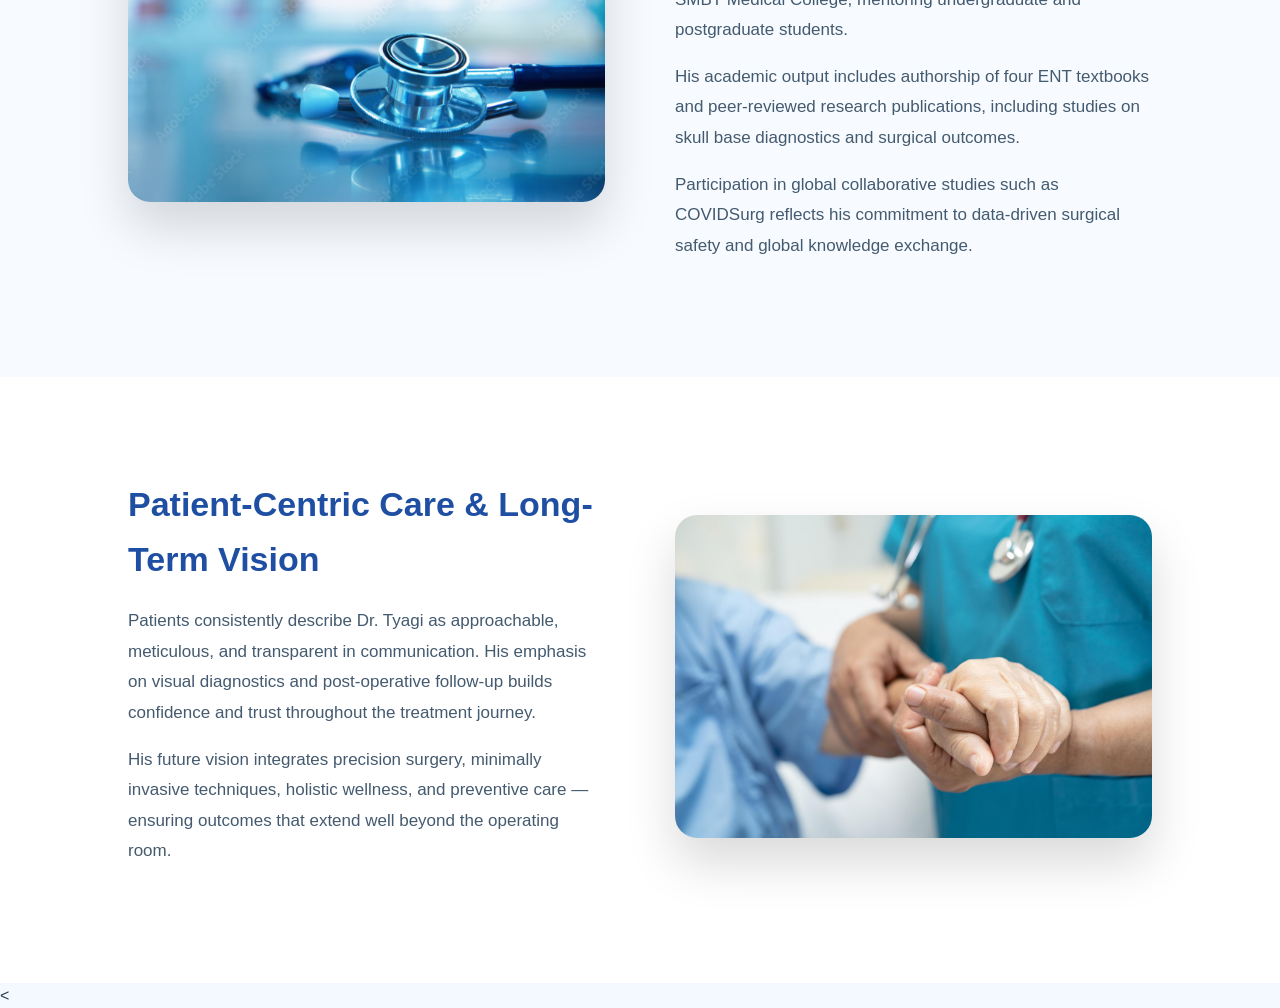
==== commit eec4c124: "Fix HTML encoding issues in about.html" ====
--- a/about.html
+++ b/about.html
@@ -32,7 +32,7 @@
 
 <section class="about-section">
   <div class="about-image">
-    <img src="image/doctor/doctor2.jpg" alt="Dr Vishal N Tyagi">
+    <img src="doctor2.jpg" alt="Dr Vishal N Tyagi">
   </div>
 
   <div class="about-content">
@@ -74,7 +74,7 @@
   </div>
 
   <div class="zigzag-image">
-    <img src="image/doctor/doctor3.jpg" alt="Doctor profile">
+    <img src="doctor3.jpg" alt="Doctor profile">
   </div>
 </section>
 
@@ -101,7 +101,7 @@
   </div>
 
   <div class="zigzag-image">
-    <img src="image/doctor/doctor4.jpg" alt="Medical education">
+    <img src="doctor4.jpg" alt="Medical education">
   </div>
 </section>
 
@@ -128,7 +128,7 @@
   </div>
 
   <div class="zigzag-image">
-    <img src="image/doctor/doctor8.png" alt="International training">
+    <img src="doctor8.png" alt="International training">
   </div>
 </section>
 
@@ -155,7 +155,7 @@
   </div>
 
   <div class="zigzag-image">
-    <img src="image/doctor/doctor5.jpg" alt="Surgical expertise">
+    <img src="doctor5.jpg" alt="Surgical expertise">
   </div>
 </section>
 
@@ -183,7 +183,7 @@
   </div>
 
   <div class="zigzag-image">
-    <img src="image/doctor/doctor6.png" alt="Hospital infrastructure">
+    <img src="doctor6.png" alt="Hospital infrastructure">
   </div>
 </section>
 
@@ -210,7 +210,7 @@
   </div>
 
   <div class="zigzag-image">
-    <img src="image/doctor/doctor7.png" alt="Research and academics">
+    <img src="doctor7.png" alt="Research and academics">
   </div>
 </section>
 
@@ -232,7 +232,7 @@
   </div>
 
   <div class="zigzag-image">
-    <img src="image/doctor/doctor9.png" alt="Patient care vision">
+    <img src="doctor9.png" alt="Patient care vision">
   </div>
 </section>
 <script src="script.js"></script>
